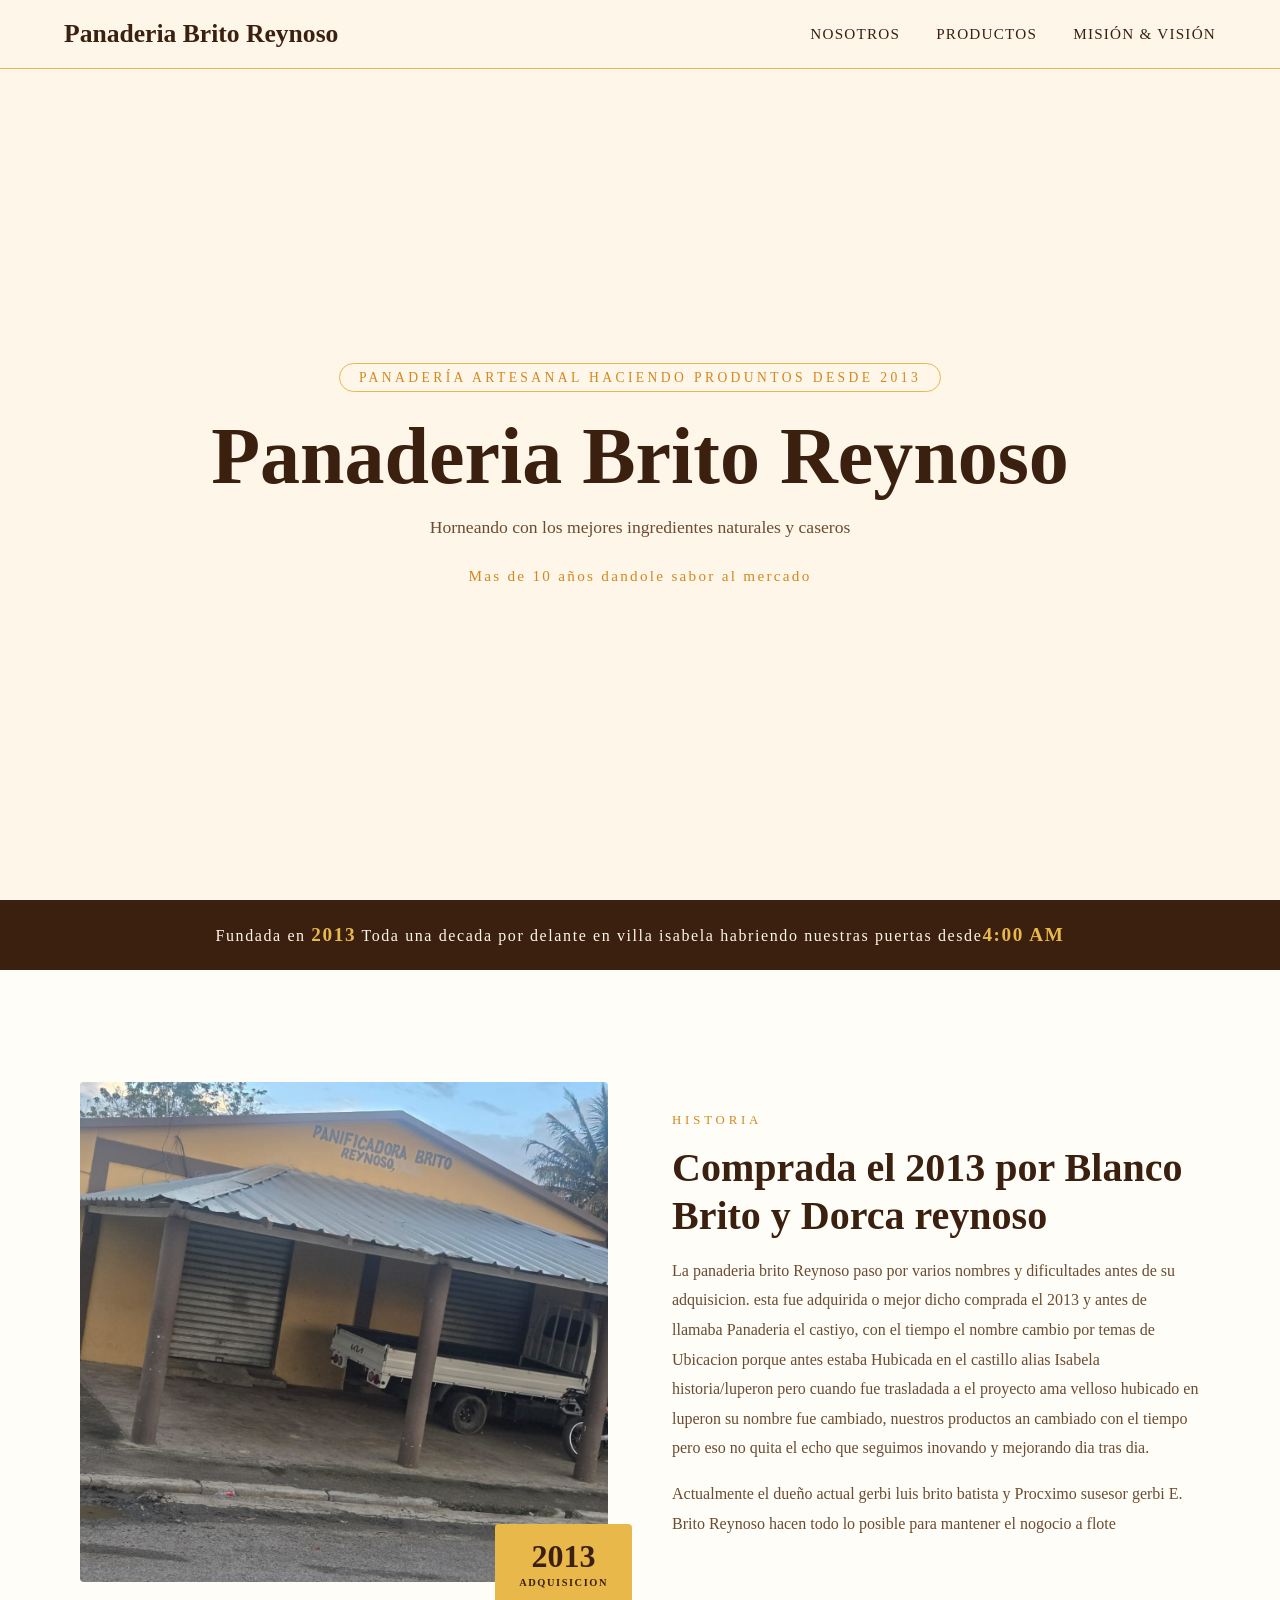
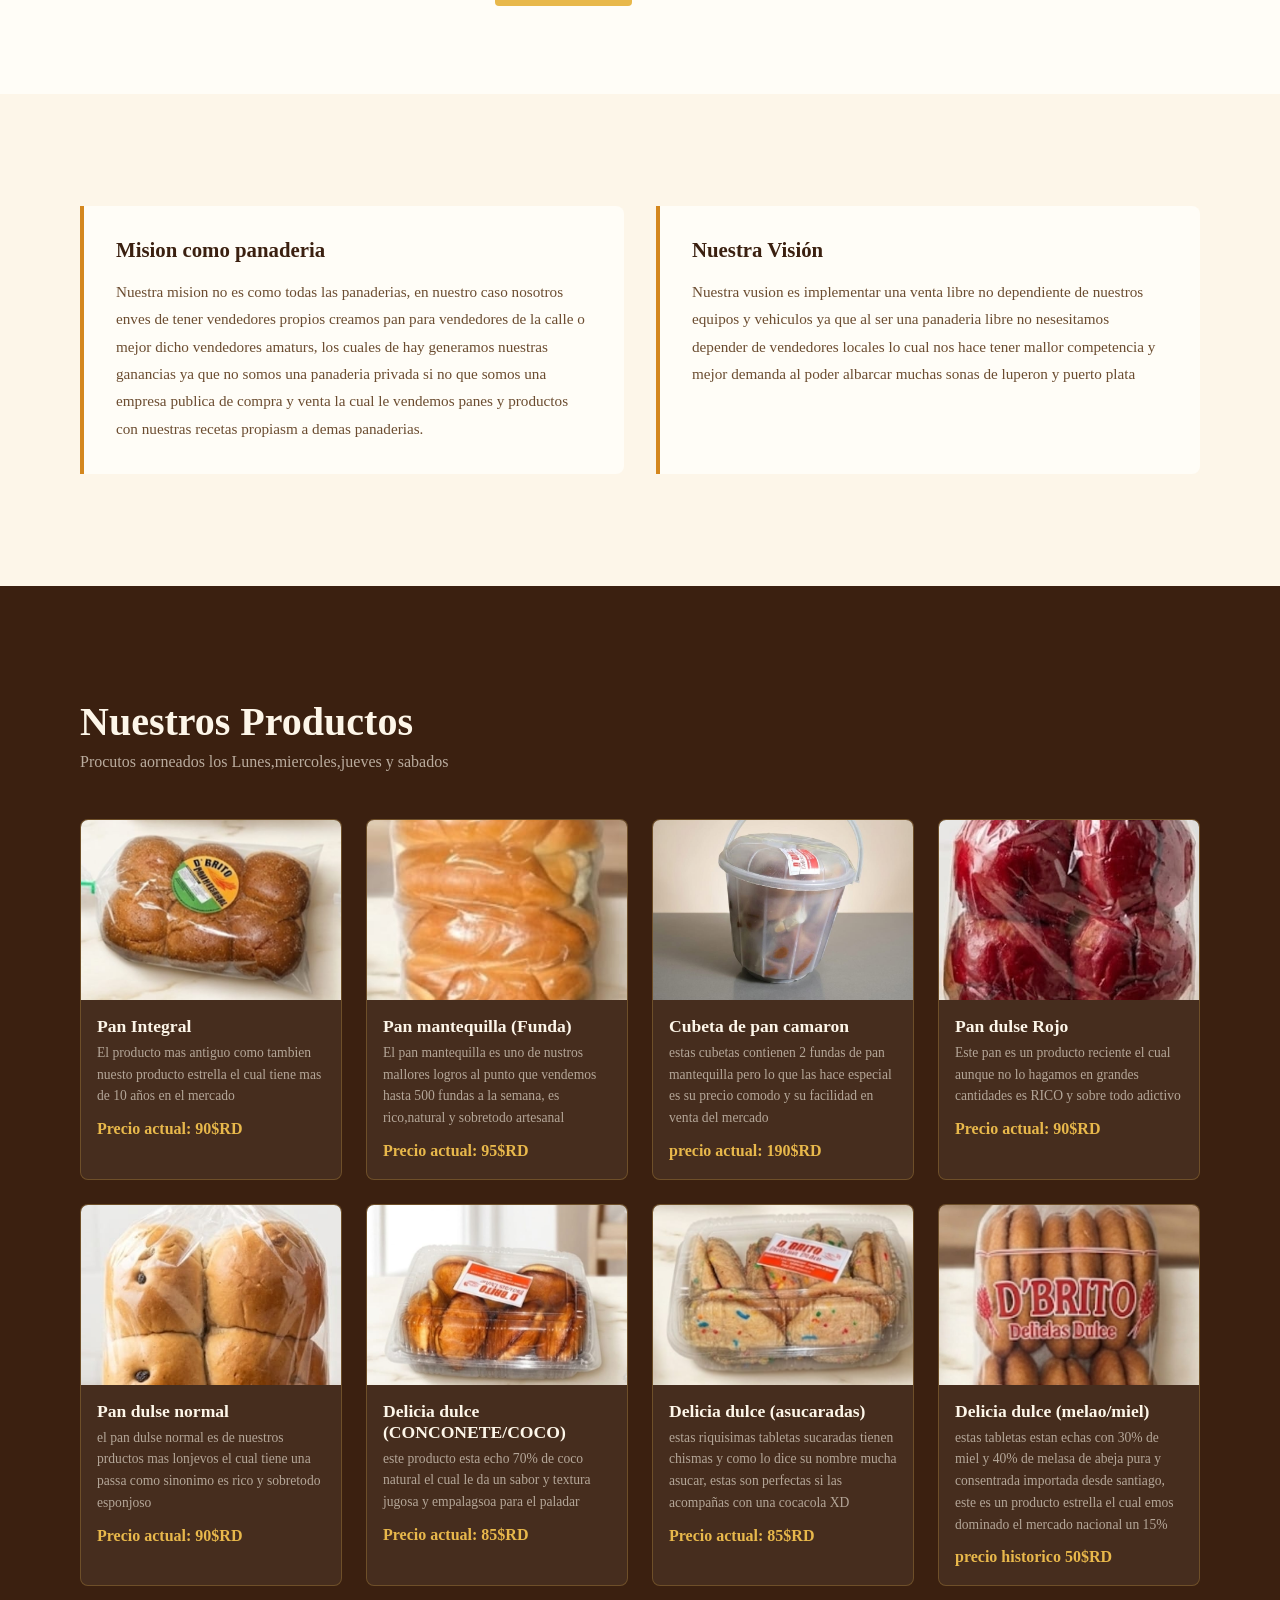
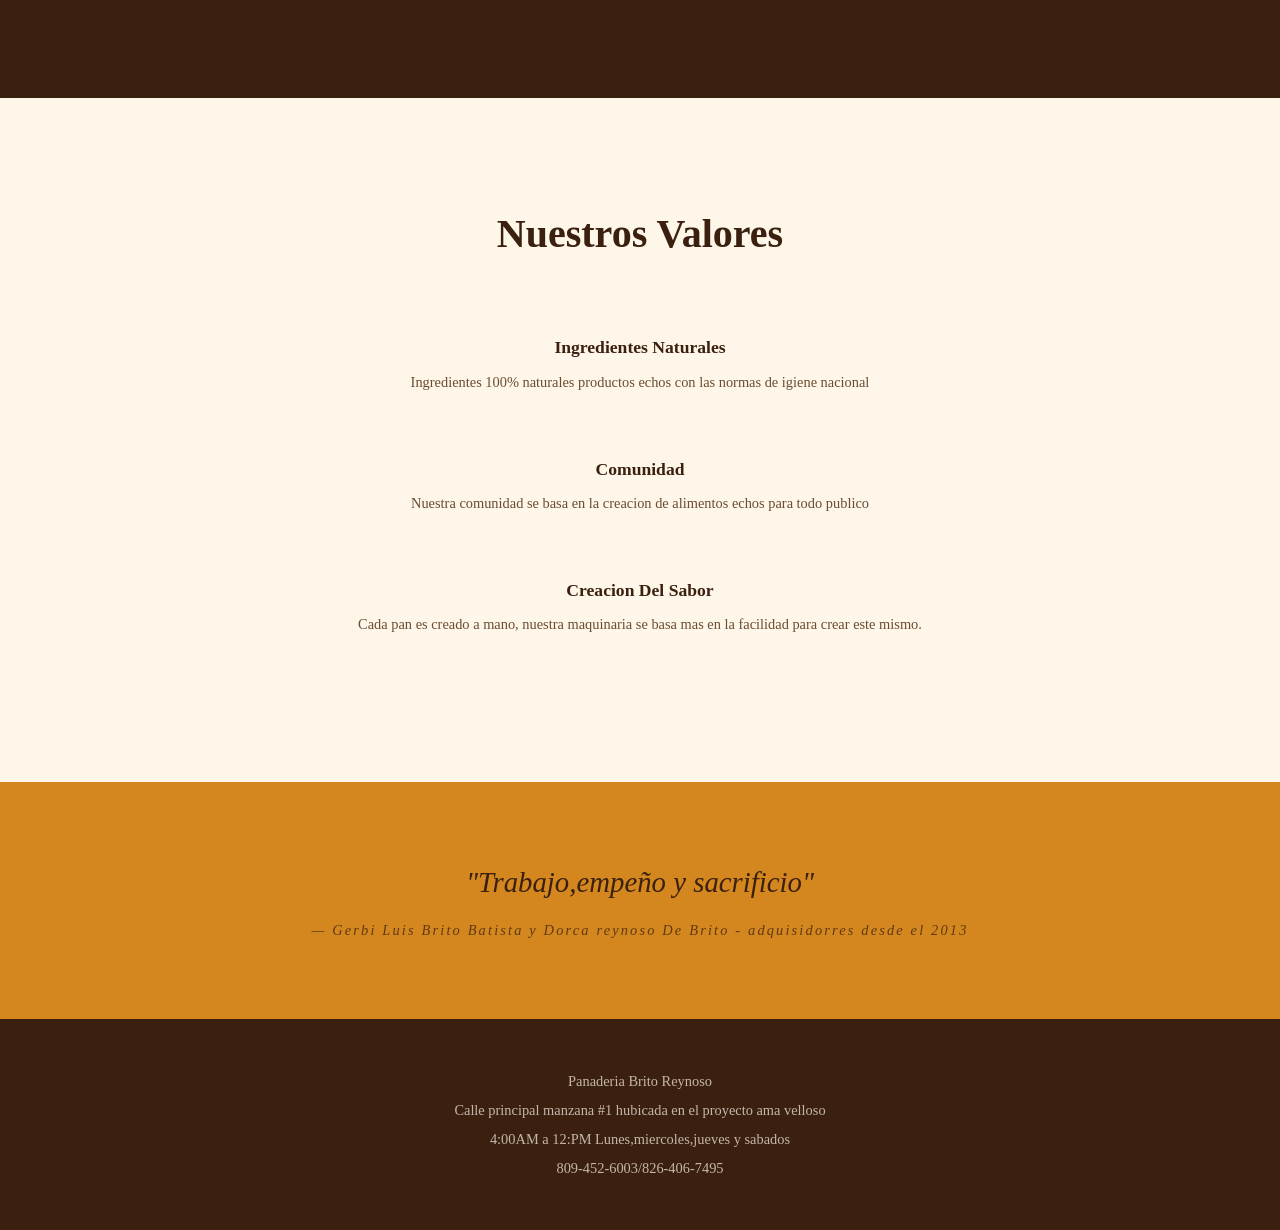
==== index.html @ 121828a6 "primer guardado" ====
<!DOCTYPE html>
<html lang="en">
<head>
    <meta charset="UTF-8">
    <meta name="viewport" content="width=device-width, initial-scale=1.0">
    <title>Panaderia Brito reynoso</title>
</head>

<body>
     <header>
    <div class="logo">Panaderia Brito Reynoso</div>
    <nav>
      <a href="#nosotros">Nosotros</a>
      <a href="#productos">Productos</a>
      <a href="#mv">Misión & Visión</a>
    </nav>
    <link rel="stylesheet" href="styles.css">
  </header>

  <section id="inicio">
    <span>Panadería Artesanal Haciendo Produntos  Desde 2013</span>
    <h1>Panaderia Brito Reynoso</h1>
    <p>Horneando con los mejores ingredientes naturales y caseros </p>
    <small>Mas de 10 años dandole sabor al mercado</small>
  </section>

    <div class="franja">
    <p>Fundada en <strong>2013</strong> Toda una decada por delante en villa isabela habriendo nuestras puertas desde<strong>4:00 AM</strong></p>
  </div>
   
     <section id="nosotros">
    <div class="imagen-lado">
     
      <img src="panaderia.jpeg" alt="panificadora Brito reynoso" />
      <div class="año">
        <span>2013</span>
        <small>Adquisicion</small>
      </div>
    </div>
    <div class="texto-lado">
      <span>Historia</span>
      <h2>Comprada el 2013 por Blanco Brito y Dorca reynoso</h2>
      <p>La panaderia brito Reynoso paso por varios nombres y dificultades antes de su adquisicion. esta fue adquirida o mejor dicho comprada el 2013 y antes de llamaba Panaderia el castiyo, con el tiempo el nombre cambio por temas de Ubicacion porque antes estaba Hubicada en el castillo alias Isabela historia/luperon pero cuando fue trasladada a el proyecto ama velloso hubicado en luperon su nombre fue cambiado, nuestros productos an cambiado con el tiempo pero eso no quita el echo que seguimos inovando y mejorando dia tras dia.</p>
      <p>Actualmente el dueño actual gerbi luis brito batista y Procximo susesor gerbi E. Brito Reynoso hacen todo lo posible para mantener el nogocio a flote</p>
    </div>
  </section>
   <section id="mv">
    <div class="tarjeta">
      <h3>Mision como panaderia</h3>
      <p>Nuestra mision no es como todas las panaderias, en nuestro caso nosotros enves de tener vendedores propios creamos pan para vendedores de la calle o mejor dicho vendedores amaturs, los cuales de hay generamos nuestras ganancias ya que no somos una panaderia privada si no que somos una empresa publica de compra y venta la cual le vendemos panes y productos con nuestras recetas propiasm a demas panaderias.</p>
    </div>
    <div class="tarjeta">
      <h3>Nuestra Visión</h3>
      <p>Nuestra vusion es implementar una venta libre no dependiente de nuestros equipos y vehiculos ya que al ser una panaderia libre no nesesitamos depender de vendedores locales lo cual nos hace tener mallor competencia y mejor demanda al poder albarcar muchas sonas de luperon y puerto plata</p>
    </div>
  </section>
  
  </section>

    <section id="productos">
    <h2>Nuestros Productos</h2>
    <p>Procutos aorneados los Lunes,miercoles,jueves y sabados</p>

    <div class="grid-productos">

      <div class="producto">
        <img src="panIntegral.jpeg" alt="Pan integral" />
        <h3>Pan Integral </h3>
        <p>El producto mas antiguo como tambien nuesto producto estrella el cual tiene mas de 10 años en el mercado</p>
        <span>Precio actual: 90$RD</span>
      </div>

      <div class="producto">
        <img src="panCamaron.jpeg" alt="Pan mantequilla (funda)" />
        <h3>Pan mantequilla (Funda)</h3>
        <p>El pan mantequilla es uno de nustros mallores logros al punto que vendemos hasta 500 fundas a la semana, es rico,natural y sobretodo artesanal</p>
        <span>Precio actual: 95$RD</span>
      </div>

      <div class="producto">
        <img src="cubetapan.jpeg" alt="Cubeta de pan camaron" />
        <h3>Cubeta de pan camaron</h3>
        <p>estas cubetas contienen 2 fundas de pan mantequilla pero lo que las hace especial es su precio comodo y su facilidad en venta del mercado</p>
        <span>precio actual: 190$RD</span>
      </div>

      <div class="producto">
        <img src="pandulceXD.jpeg" alt="Pan dulse Rojo" />
        <h3>Pan dulse Rojo</h3>
        <p>Este pan es un producto reciente el cual aunque no lo hagamos en grandes cantidades es RICO y sobre todo adictivo</p>
        <span>Precio actual: 90$RD</span>
      </div>

      <div class="producto">
        <img src="pandulce2.jpeg" alt="Pan dulse normal" />
        <h3>Pan dulse normal</h3>
        <p>el pan dulse normal es de nuestros prductos mas lonjevos el cual tiene una passa como sinonimo es rico y sobretodo esponjoso</p>
        <span>Precio actual: 90$RD</span>
      </div>

      <div class="producto">
        <img src="COCOS.jpeg" alt="Delicia dulce (CONCONETE/COCO)" />
        <h3>Delicia dulce (CONCONETE/COCO)</h3>
        <p>este producto esta echo 70% de coco natural el cual le da un sabor y textura jugosa y empalagsoa para el paladar</p>
        <span>Precio actual: 85$RD</span>
      </div>

          <div class="producto">
      <img src="dulseasucar.jpeg" alt="Delicia dulce (asucaradas)" />
      <h3>Delicia dulce (asucaradas)</h3>
      <p>estas riquisimas tabletas sucaradas tienen chismas y como lo dice su nombre mucha asucar, estas son perfectas si las acompañas con una cocacola XD</p>
      <span>Precio actual: 85$RD</span>
    </div>

      <div class="producto">
      <img src="waos.jpeg" alt="Delicia dulce (melao/miel)" />
      <h3>Delicia dulce (melao/miel)</h3>
      <p>estas tabletas estan echas con 30% de miel y 40% de melasa de abeja pura y consentrada importada desde santiago, este es un producto estrella el cual emos dominado el mercado nacional un 15%</p>
      <span>precio historico 50$RD</span>
    </div>

    </div>
  </section>

   <section id="valores">
    <h2>Nuestros Valores</h2>
    <div class="valor">
      <h4>Ingredientes Naturales</h4>
      <p>Ingredientes 100% naturales productos echos con las normas de igiene nacional</p>
    </div>
    <div class="valor">
      <h4>Comunidad</h4>
      <p>Nuestra comunidad se basa en la creacion de alimentos echos para todo publico</p>
    </div>
    <div class="valor">
      <h4>Creacion Del Sabor</h4>
      <p>Cada pan es creado a mano, nuestra maquinaria se basa mas en la facilidad para crear este mismo.</p>
    </div>
  </section>

   <div class="frase">
    <blockquote>"Trabajo,empeño y sacrificio"</blockquote>
    <cite>— Gerbi Luis Brito Batista y Dorca reynoso De Brito - adquisidorres desde el 2013 </cite>
  </div>

   <footer>
    <p>Panaderia Brito Reynoso</p>
    <p>Calle principal manzana #1 hubicada en el proyecto ama velloso</p>
    <p>4:00AM a 12:PM Lunes,miercoles,jueves y sabados</p>
    <p>809-452-6003/826-406-7495</p>
  </footer>


</body>
</html>
---- styles.css ----
* {
  margin: 0;
  padding: 0;
  box-sizing: border-box;
}


:root {
  --color-fondo: #fdf6e9;
  --color-primario: #3b2010;
  --color-secundario: #d4871e;
  --color-dorado: #e8b84b;
  --color-texto: #2c1a0e;
  --color-texto-suave: #6b4c30;
  --color-blanco: #fffdf7;
}


body {
  font-family: Georgia, serif;
  background-color: var(--color-fondo);
  color: var(--color-texto);
}


header {
  position: fixed;          
  top: 0;
  left: 0;
  right: 0;
  z-index: 100;
  display: flex;
  justify-content: space-between;
  align-items: center;
  padding: 1.2rem 4rem;
  background-color: rgba(253, 246, 233, 0.92);
  border-bottom: 1px solid var(--color-dorado);
}

.logo {
  font-size: 1.6rem;
  font-weight: bold;
  color: var(--color-primario);
}

nav a {
  text-decoration: none;
  color: var(--color-primario);
  margin-left: 2rem;
  font-size: 0.95rem;
  text-transform: uppercase;
  letter-spacing: 0.08em;
}

nav a:hover {
  color: var(--color-secundario);
}


#inicio {
  min-height: 100vh;        
  display: flex;
  flex-direction: column;
  justify-content: center;
  align-items: center;
  text-align: center;
  padding: 8rem 2rem 5rem;
  background-color: var(--color-fondo);
}

#inicio span {
  font-size: 0.85rem;
  letter-spacing: 0.25em;
  text-transform: uppercase;
  color: var(--color-secundario);
  border: 1px solid var(--color-dorado);
  padding: 0.35rem 1.2rem;
  border-radius: 999px;
  margin-bottom: 1.5rem;
}

#inicio h1 {
  font-size: 5rem;
  font-weight: 900;
  color: var(--color-primario);
  line-height: 1;
  margin-bottom: 1rem;
}

#inicio p {
  font-size: 1.1rem;
  color: var(--color-texto-suave);
  max-width: 500px;
  line-height: 1.75;
  margin-bottom: 1.5rem;
}

#inicio small {
  font-size: 0.95rem;
  color: var(--color-secundario);
  letter-spacing: 0.15em;
}


.franja {
  background-color: var(--color-primario);
  color: var(--color-fondo);
  text-align: center;
  padding: 1.5rem 2rem;
  font-size: 1rem;
  letter-spacing: 0.1em;
}

.franja strong {
  color: var(--color-dorado);
  font-size: 1.2rem;
}

#nosotros {
  display: grid;
  grid-template-columns: 1fr 1fr;  
  gap: 4rem;
  align-items: center;
  padding: 7rem 5rem;
  background-color: var(--color-blanco);
}

.imagen-lado {
  position: relative;
}

.imagen-lado img {
  width: 100%;
  height: 500px;
  object-fit: cover;        
  border-radius: 4px;
  display: block;
}

.año {
  position: absolute;
  bottom: -1.5rem;
  right: -1.5rem;
  background-color: var(--color-dorado);
  color: var(--color-primario);
  padding: 1rem 1.5rem;
  text-align: center;
  border-radius: 4px;
  font-weight: bold;
}

.año span {
  font-size: 2rem;
  display: block;
  line-height: 1;
}

.año small {
  font-size: 0.65rem;
  letter-spacing: 0.15em;
  text-transform: uppercase;
}

.texto-lado span {
  font-size: 0.8rem;
  letter-spacing: 0.3em;
  text-transform: uppercase;
  color: var(--color-secundario);
}

.texto-lado h2 {
  font-size: 2.5rem;
  color: var(--color-primario);
  margin: 1rem 0;
  line-height: 1.2;
}

.texto-lado p {
  font-size: 1rem;
  color: var(--color-texto-suave);
  line-height: 1.85;
  margin-bottom: 1rem;
}


#mv {
  display: grid;
  grid-template-columns: 1fr 1fr;
  gap: 2rem;
  padding: 7rem 5rem;
  background-color: var(--color-fondo);
}

.tarjeta {
  background-color: var(--color-blanco);
  border-left: 4px solid var(--color-secundario);
  padding: 2rem;
  border-radius: 0 8px 8px 0;
}

.tarjeta h3 {
  font-size: 1.3rem;
  color: var(--color-primario);
  margin-bottom: 1rem;
}

.tarjeta p {
  font-size: 0.95rem;
  color: var(--color-texto-suave);
  line-height: 1.8;
}


#productos {
  padding: 7rem 5rem;
  background-color: var(--color-primario);
  color: var(--color-fondo);
}

#productos h2 {
  font-size: 2.5rem;
  margin-bottom: 0.5rem;
}

#productos > p {
  color: rgba(253, 246, 233, 0.65);
  margin-bottom: 3rem;
}

.grid-productos {
  display: grid;
  grid-template-columns: repeat(4, 1fr); 
  gap: 1.5rem;
}

.producto {
  background-color: rgba(255, 255, 255, 0.06);
  border: 1px solid rgba(232, 184, 75, 0.25);
  border-radius: 8px;
  overflow: hidden;            
  transition: transform 0.3s;
}

.producto:hover {
  transform: translateY(-6px); 
}

.producto img {
  width: 100%;
  height: 180px;
  object-fit: cover;           
  display: block;
}

.producto h3 {
  font-size: 1.1rem;
  color: var(--color-fondo);
  padding: 1rem 1rem 0.3rem;
}

.producto p {
  font-size: 0.85rem;
  color: rgba(253, 246, 233, 0.6);
  padding: 0 1rem;
  line-height: 1.6;
}

.producto span {
  display: block;
  color: var(--color-dorado);
  font-size: 1rem;
  padding: 0.8rem 1rem 1.2rem;
  font-weight: bold;
}


#valores {
  padding: 7rem 5rem;
  text-align: center;
  background-color: var(--color-fondo);
}

#valores h2 {
  font-size: 2.5rem;
  color: var(--color-primario);
  margin-bottom: 3rem;
}

#valores {
  display: grid;
  grid-template-columns: 1fr;
}

#valores h2 {
  grid-column: 1;
}

.valores-grid {
  display: grid;
  grid-template-columns: repeat(3, 1fr);
  gap: 2rem;
  max-width: 900px;
  margin: 0 auto;
}

.valor {
  padding: 2rem 1rem;
}

.valor h4 {
  font-size: 1.1rem;
  color: var(--color-primario);
  margin-bottom: 0.7rem;
}

.valor p {
  font-size: 0.9rem;
  color: var(--color-texto-suave);
  line-height: 1.75;
}


.frase {
  background-color: var(--color-secundario);
  padding: 5rem 2rem;
  text-align: center;
}

.frase blockquote {
  font-size: 1.8rem;
  font-style: italic;
  color: var(--color-primario);
  max-width: 700px;
  margin: 0 auto 1.2rem;
  line-height: 1.4;
}

.frase cite {
  font-size: 0.9rem;
  color: var(--color-primario);
  opacity: 0.75;
  letter-spacing: 0.15em;
}


footer {
  background-color: var(--color-primario);
  color: rgba(253, 246, 233, 0.7);
  text-align: center;
  padding: 3rem 2rem;
}

footer p {
  font-size: 0.9rem;
  line-height: 2;
}


@media (max-width: 768px) {
  header {
    padding: 1rem 1.5rem;
  }

  #inicio h1 {
    font-size: 3rem;
  }

  #nosotros {
    grid-template-columns: 1fr;
    padding: 5rem 2rem;
  }

  #mv {
    grid-template-columns: 1fr;
    padding: 5rem 2rem;
  }

  .grid-productos {
    grid-template-columns: repeat(2, 1fr);
  }

  .valores-grid {
    grid-template-columns: 1fr;
  }

  #productos {
    padding: 5rem 2rem;
  }

  #valores {
    padding: 5rem 2rem;
  }
}
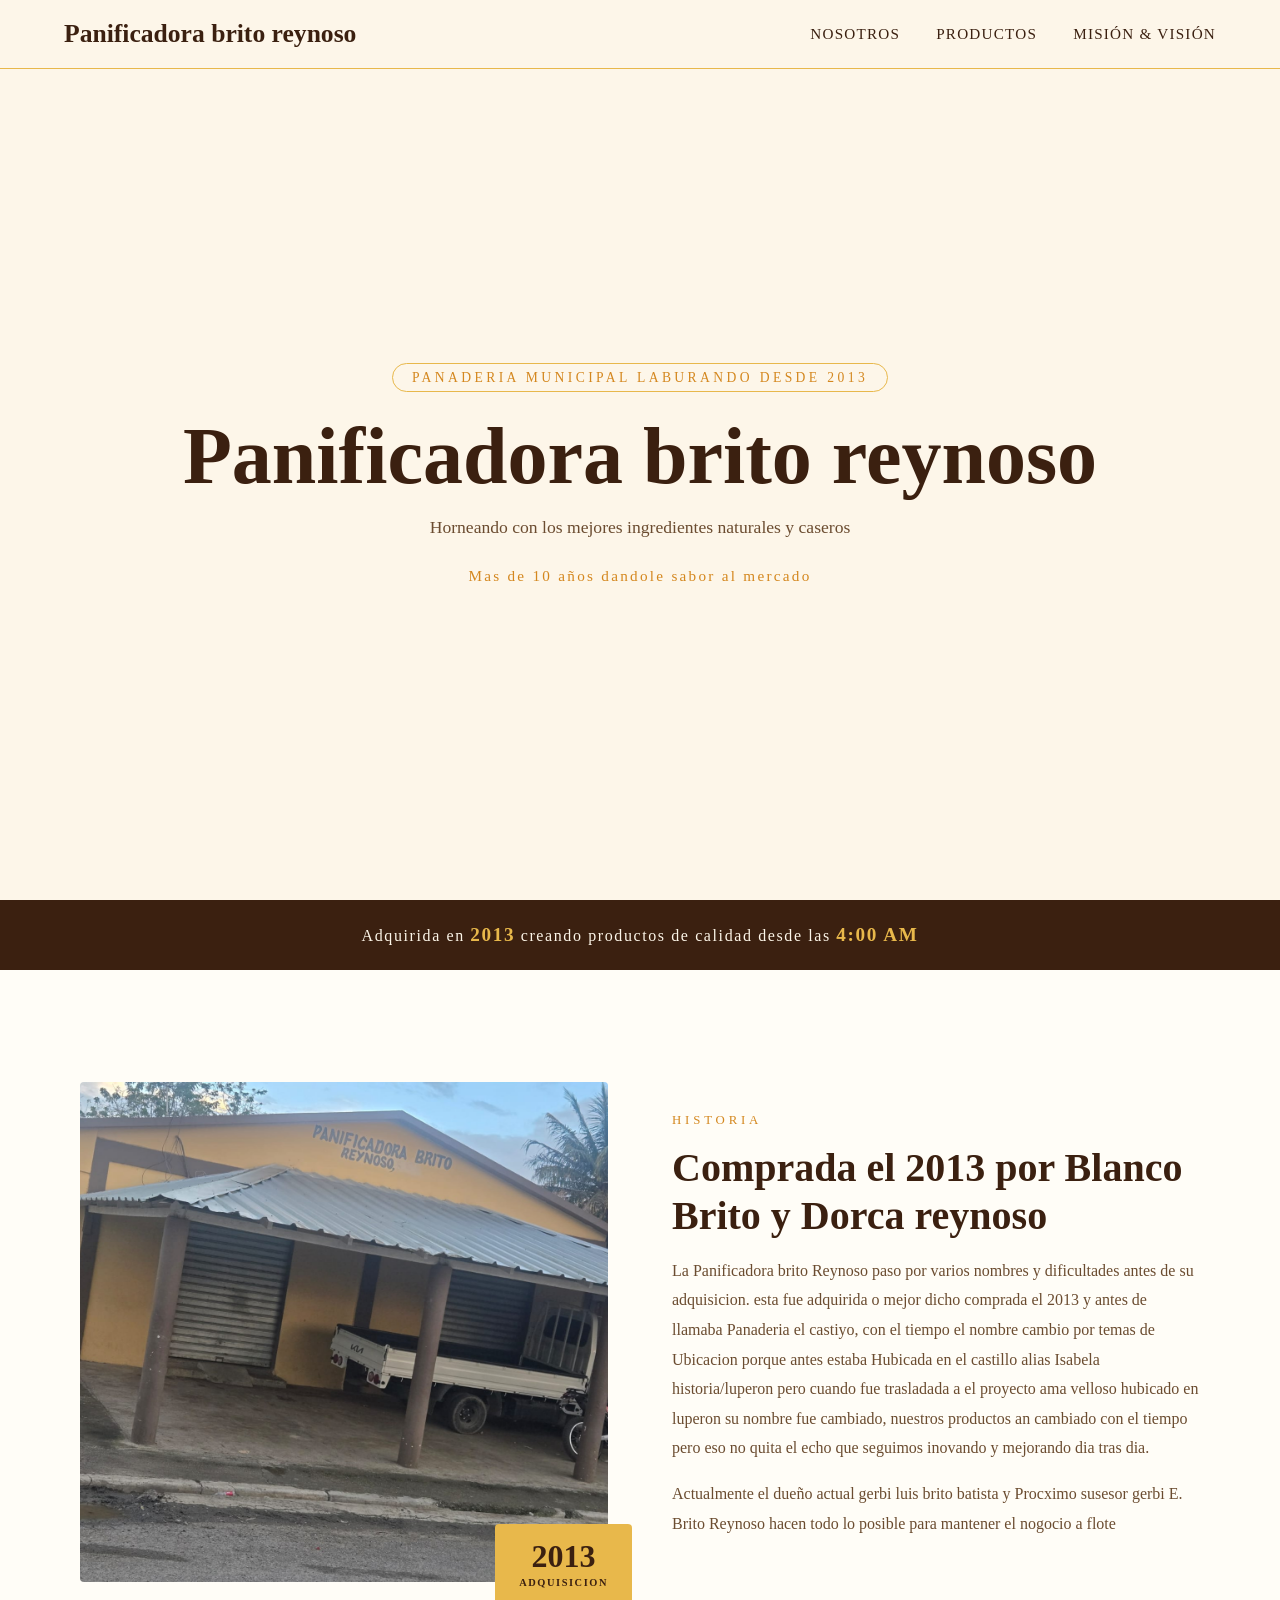
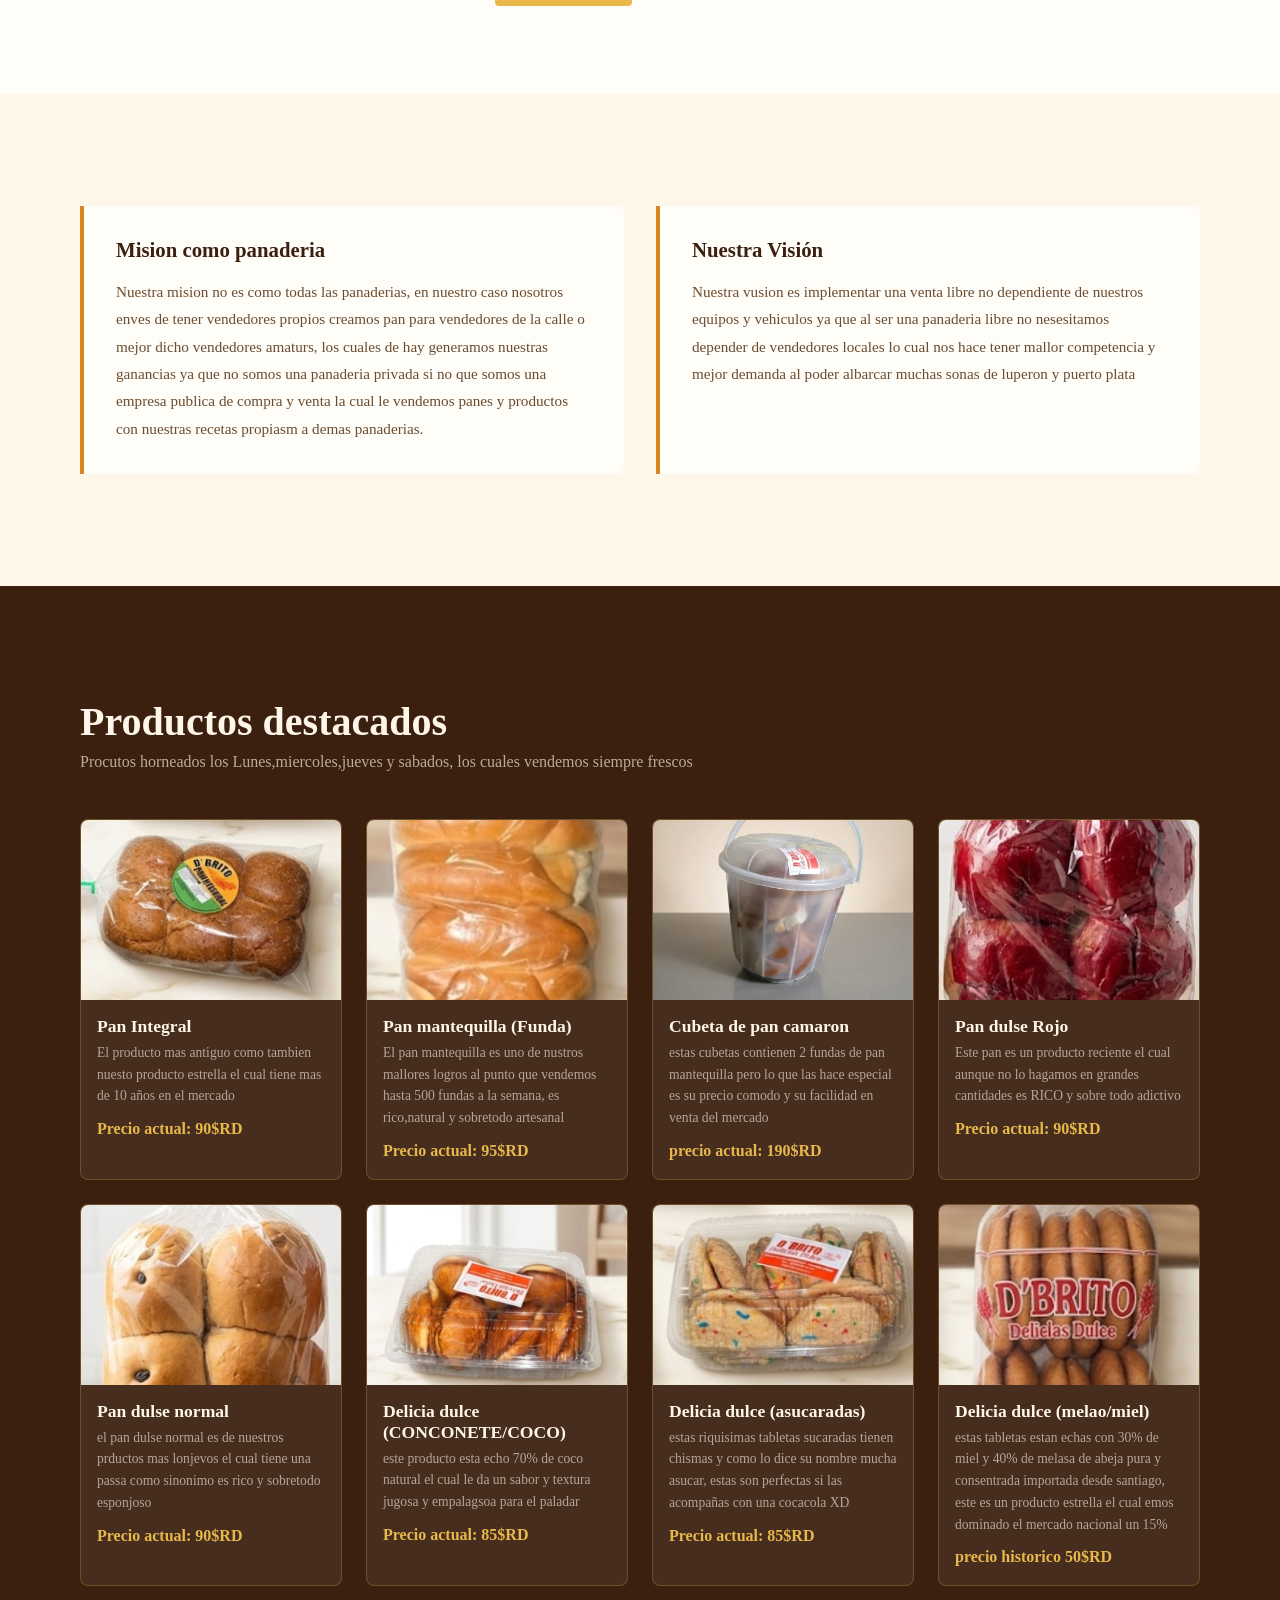
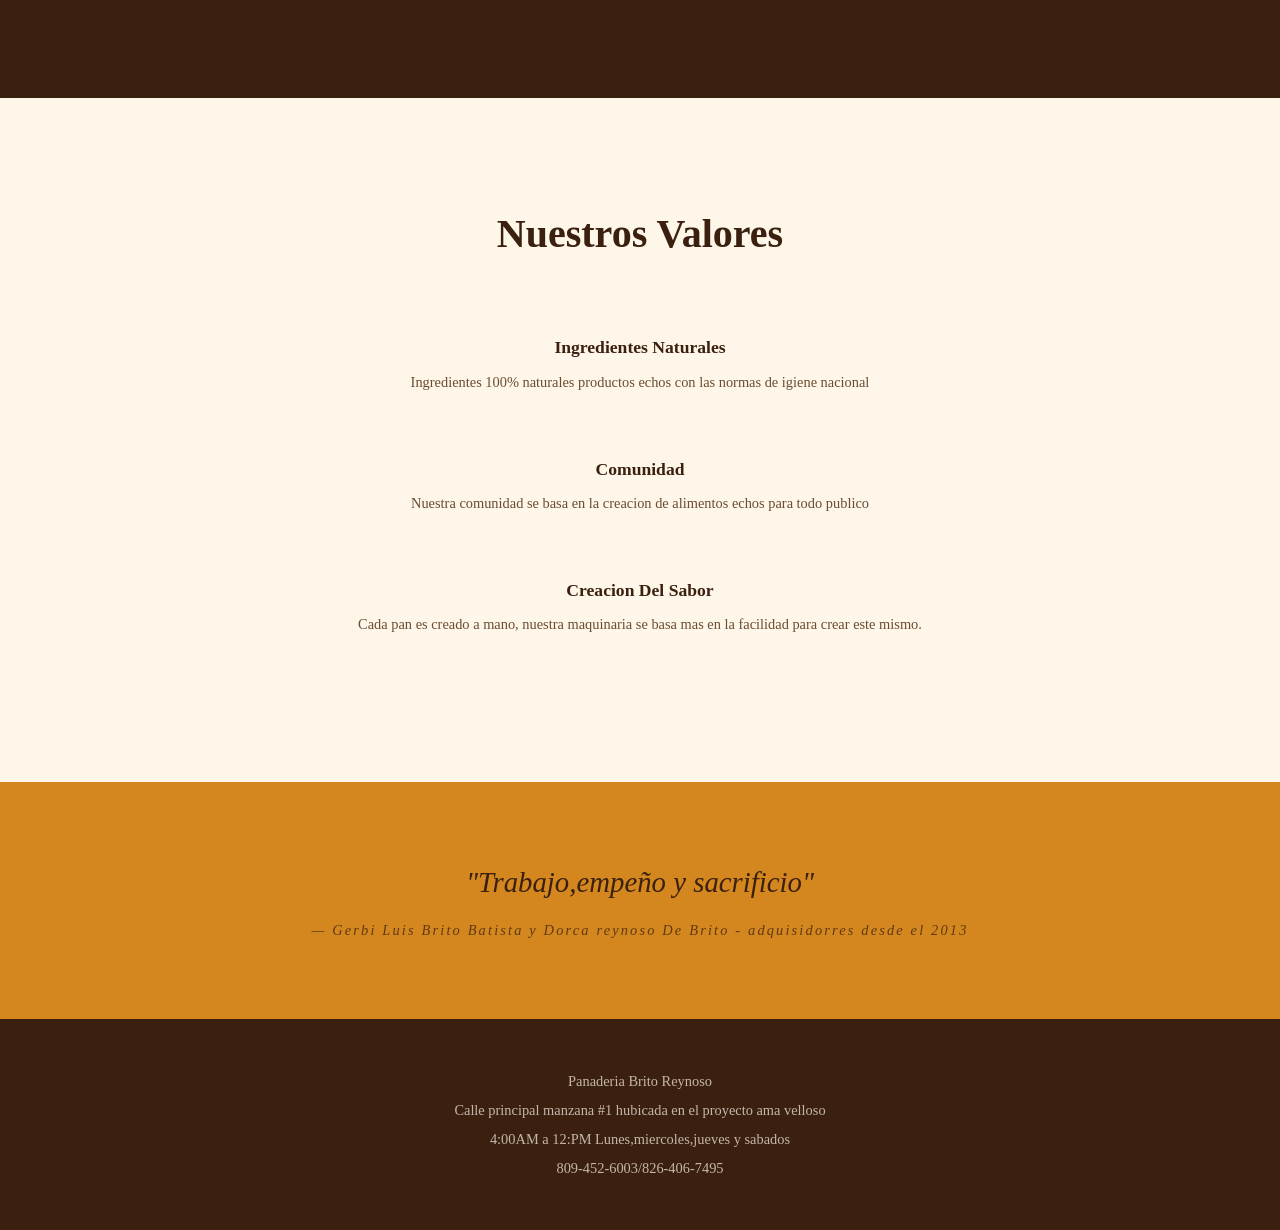
==== commit 53606c2d: "segundo guardado" ====
--- a/index.html
+++ b/index.html
@@ -8,24 +8,26 @@
 
 <body>
      <header>
-    <div class="logo">Panaderia Brito Reynoso</div>
+    <div class="logo">Panificadora brito reynoso</div>
     <nav>
       <a href="#nosotros">Nosotros</a>
       <a href="#productos">Productos</a>
       <a href="#mv">Misión & Visión</a>
     </nav>
     <link rel="stylesheet" href="styles.css">
+    <link rel="stylesheet" href="productos.css">
+    <link rel="stylesheet" href="inicio.css">
   </header>
 
   <section id="inicio">
-    <span>Panadería Artesanal Haciendo Produntos  Desde 2013</span>
-    <h1>Panaderia Brito Reynoso</h1>
+    <span>Panaderia Municipal laburando desde 2013</span>
+    <h1>Panificadora brito reynoso</h1>
     <p>Horneando con los mejores ingredientes naturales y caseros </p>
     <small>Mas de 10 años dandole sabor al mercado</small>
   </section>
 
     <div class="franja">
-    <p>Fundada en <strong>2013</strong> Toda una decada por delante en villa isabela habriendo nuestras puertas desde<strong>4:00 AM</strong></p>
+    <p>Adquirida en <strong>2013</strong> creando productos de calidad desde las <strong>4:00 AM</strong></p>
   </div>
    
      <section id="nosotros">
@@ -40,7 +42,7 @@
     <div class="texto-lado">
       <span>Historia</span>
       <h2>Comprada el 2013 por Blanco Brito y Dorca reynoso</h2>
-      <p>La panaderia brito Reynoso paso por varios nombres y dificultades antes de su adquisicion. esta fue adquirida o mejor dicho comprada el 2013 y antes de llamaba Panaderia el castiyo, con el tiempo el nombre cambio por temas de Ubicacion porque antes estaba Hubicada en el castillo alias Isabela historia/luperon pero cuando fue trasladada a el proyecto ama velloso hubicado en luperon su nombre fue cambiado, nuestros productos an cambiado con el tiempo pero eso no quita el echo que seguimos inovando y mejorando dia tras dia.</p>
+      <p>La Panificadora brito Reynoso paso por varios nombres y dificultades antes de su adquisicion. esta fue adquirida o mejor dicho comprada el 2013 y antes de llamaba Panaderia el castiyo, con el tiempo el nombre cambio por temas de Ubicacion porque antes estaba Hubicada en el castillo alias Isabela historia/luperon pero cuando fue trasladada a el proyecto ama velloso hubicado en luperon su nombre fue cambiado, nuestros productos an cambiado con el tiempo pero eso no quita el echo que seguimos inovando y mejorando dia tras dia.</p>
       <p>Actualmente el dueño actual gerbi luis brito batista y Procximo susesor gerbi E. Brito Reynoso hacen todo lo posible para mantener el nogocio a flote</p>
     </div>
   </section>
@@ -58,8 +60,8 @@
   </section>
 
     <section id="productos">
-    <h2>Nuestros Productos</h2>
-    <p>Procutos aorneados los Lunes,miercoles,jueves y sabados</p>
+    <h2>Productos destacados</h2>
+    <p>Procutos horneados los Lunes,miercoles,jueves y sabados, los cuales vendemos siempre frescos</p>
 
     <div class="grid-productos">
 
--- a/styles.css
+++ b/styles.css
@@ -17,138 +17,7 @@
 }
 
 
-body {
-  font-family: Georgia, serif;
-  background-color: var(--color-fondo);
-  color: var(--color-texto);
-}
-
-
-header {
-  position: fixed;          
-  top: 0;
-  left: 0;
-  right: 0;
-  z-index: 100;
-  display: flex;
-  justify-content: space-between;
-  align-items: center;
-  padding: 1.2rem 4rem;
-  background-color: rgba(253, 246, 233, 0.92);
-  border-bottom: 1px solid var(--color-dorado);
-}
-
-.logo {
-  font-size: 1.6rem;
-  font-weight: bold;
-  color: var(--color-primario);
-}
-
-nav a {
-  text-decoration: none;
-  color: var(--color-primario);
-  margin-left: 2rem;
-  font-size: 0.95rem;
-  text-transform: uppercase;
-  letter-spacing: 0.08em;
-}
-
-nav a:hover {
-  color: var(--color-secundario);
-}
-
-
-#inicio {
-  min-height: 100vh;        
-  display: flex;
-  flex-direction: column;
-  justify-content: center;
-  align-items: center;
-  text-align: center;
-  padding: 8rem 2rem 5rem;
-  background-color: var(--color-fondo);
-}
-
-#inicio span {
-  font-size: 0.85rem;
-  letter-spacing: 0.25em;
-  text-transform: uppercase;
-  color: var(--color-secundario);
-  border: 1px solid var(--color-dorado);
-  padding: 0.35rem 1.2rem;
-  border-radius: 999px;
-  margin-bottom: 1.5rem;
-}
-
-#inicio h1 {
-  font-size: 5rem;
-  font-weight: 900;
-  color: var(--color-primario);
-  line-height: 1;
-  margin-bottom: 1rem;
-}
-
-#inicio p {
-  font-size: 1.1rem;
-  color: var(--color-texto-suave);
-  max-width: 500px;
-  line-height: 1.75;
-  margin-bottom: 1.5rem;
-}
-
-#inicio small {
-  font-size: 0.95rem;
-  color: var(--color-secundario);
-  letter-spacing: 0.15em;
-}
-
-
-.franja {
-  background-color: var(--color-primario);
-  color: var(--color-fondo);
-  text-align: center;
-  padding: 1.5rem 2rem;
-  font-size: 1rem;
-  letter-spacing: 0.1em;
-}
-
-.franja strong {
-  color: var(--color-dorado);
-  font-size: 1.2rem;
-}
-
-#nosotros {
-  display: grid;
-  grid-template-columns: 1fr 1fr;  
-  gap: 4rem;
-  align-items: center;
-  padding: 7rem 5rem;
-  background-color: var(--color-blanco);
-}
-
-.imagen-lado {
-  position: relative;
-}
-
-.imagen-lado img {
-  width: 100%;
-  height: 500px;
-  object-fit: cover;        
-  border-radius: 4px;
-  display: block;
-}
-
-.año {
-  position: absolute;
-  bottom: -1.5rem;
-  right: -1.5rem;
-  background-color: var(--color-dorado);
-  color: var(--color-primario);
-  padding: 1rem 1.5rem;
-  text-align: center;
-  border-radius: 4px;
-  font-weight: bold;
-}
+
 
 .año span {
   font-size: 2rem;
@@ -212,67 +81,6 @@
 }
 
 
-#productos {
-  padding: 7rem 5rem;
-  background-color: var(--color-primario);
-  color: var(--color-fondo);
-}
-
-#productos h2 {
-  font-size: 2.5rem;
-  margin-bottom: 0.5rem;
-}
-
-#productos > p {
-  color: rgba(253, 246, 233, 0.65);
-  margin-bottom: 3rem;
-}
-
-.grid-productos {
-  display: grid;
-  grid-template-columns: repeat(4, 1fr); 
-  gap: 1.5rem;
-}
-
-.producto {
-  background-color: rgba(255, 255, 255, 0.06);
-  border: 1px solid rgba(232, 184, 75, 0.25);
-  border-radius: 8px;
-  overflow: hidden;            
-  transition: transform 0.3s;
-}
-
-.producto:hover {
-  transform: translateY(-6px); 
-}
-
-.producto img {
-  width: 100%;
-  height: 180px;
-  object-fit: cover;           
-  display: block;
-}
-
-.producto h3 {
-  font-size: 1.1rem;
-  color: var(--color-fondo);
-  padding: 1rem 1rem 0.3rem;
-}
-
-.producto p {
-  font-size: 0.85rem;
-  color: rgba(253, 246, 233, 0.6);
-  padding: 0 1rem;
-  line-height: 1.6;
-}
-
-.producto span {
-  display: block;
-  color: var(--color-dorado);
-  font-size: 1rem;
-  padding: 0.8rem 1rem 1.2rem;
-  font-weight: bold;
-}
 
 
 #valores {
--- a/productos.css
+++ b/productos.css
@@ -0,0 +1,61 @@
+#productos {
+  padding: 7rem 5rem;
+  background-color: var(--color-primario);
+  color: var(--color-fondo);
+}
+
+#productos h2 {
+  font-size: 2.5rem;
+  margin-bottom: 0.5rem;
+}
+
+#productos > p {
+  color: rgba(253, 246, 233, 0.65);
+  margin-bottom: 3rem;
+}
+
+.grid-productos {
+  display: grid;
+  grid-template-columns: repeat(4, 1fr); 
+  gap: 1.5rem;
+}
+
+.producto {
+  background-color: rgba(255, 255, 255, 0.06);
+  border: 1px solid rgba(232, 184, 75, 0.25);
+  border-radius: 8px;
+  overflow: hidden;            
+  transition: transform 0.3s;
+}
+
+.producto:hover {
+  transform: translateY(-6px); 
+}
+
+.producto img {
+  width: 100%;
+  height: 180px;
+  object-fit: cover;           
+  display: block;
+}
+
+.producto h3 {
+  font-size: 1.1rem;
+  color: var(--color-fondo);
+  padding: 1rem 1rem 0.3rem;
+}
+
+.producto p {
+  font-size: 0.85rem;
+  color: rgba(253, 246, 233, 0.6);
+  padding: 0 1rem;
+  line-height: 1.6;
+}
+
+.producto span {
+  display: block;
+  color: var(--color-dorado);
+  font-size: 1rem;
+  padding: 0.8rem 1rem 1.2rem;
+  font-weight: bold;
+}
--- a/inicio.css
+++ b/inicio.css
@@ -0,0 +1,132 @@
+body {
+  font-family: Georgia, serif;
+  background-color: var(--color-fondo);
+  color: var(--color-texto);
+}
+
+
+header {
+  position: fixed;          
+  top: 0;
+  left: 0;
+  right: 0;
+  z-index: 100;
+  display: flex;
+  justify-content: space-between;
+  align-items: center;
+  padding: 1.2rem 4rem;
+  background-color: rgba(253, 246, 233, 0.92);
+  border-bottom: 1px solid var(--color-dorado);
+}
+
+.logo {
+  font-size: 1.6rem;
+  font-weight: bold;
+  color: var(--color-primario);
+}
+
+nav a {
+  text-decoration: none;
+  color: var(--color-primario);
+  margin-left: 2rem;
+  font-size: 0.95rem;
+  text-transform: uppercase;
+  letter-spacing: 0.08em;
+}
+
+nav a:hover {
+  color: var(--color-secundario);
+}
+
+
+#inicio {
+  min-height: 100vh;        
+  display: flex;
+  flex-direction: column;
+  justify-content: center;
+  align-items: center;
+  text-align: center;
+  padding: 8rem 2rem 5rem;
+  background-color: var(--color-fondo);
+}
+
+#inicio span {
+  font-size: 0.85rem;
+  letter-spacing: 0.25em;
+  text-transform: uppercase;
+  color: var(--color-secundario);
+  border: 1px solid var(--color-dorado);
+  padding: 0.35rem 1.2rem;
+  border-radius: 999px;
+  margin-bottom: 1.5rem;
+}
+
+#inicio h1 {
+  font-size: 5rem;
+  font-weight: 900;
+  color: var(--color-primario);
+  line-height: 1;
+  margin-bottom: 1rem;
+}
+
+#inicio p {
+  font-size: 1.1rem;
+  color: var(--color-texto-suave);
+  max-width: 500px;
+  line-height: 1.75;
+  margin-bottom: 1.5rem;
+}
+
+#inicio small {
+  font-size: 0.95rem;
+  color: var(--color-secundario);
+  letter-spacing: 0.15em;
+}
+
+
+.franja {
+  background-color: var(--color-primario);
+  color: var(--color-fondo);
+  text-align: center;
+  padding: 1.5rem 2rem;
+  font-size: 1rem;
+  letter-spacing: 0.1em;
+}
+
+.franja strong {
+  color: var(--color-dorado);
+  font-size: 1.2rem;
+}
+
+#nosotros {
+  display: grid;
+  grid-template-columns: 1fr 1fr;  
+  gap: 4rem;
+  align-items: center;
+  padding: 7rem 5rem;
+  background-color: var(--color-blanco);
+}
+
+.imagen-lado {
+  position: relative;
+}
+
+.imagen-lado img {
+  width: 100%;
+  height: 500px;
+  object-fit: cover;        
+  border-radius: 4px;
+  display: block;
+}
+
+.año {
+  position: absolute;
+  bottom: -1.5rem;
+  right: -1.5rem;
+  background-color: var(--color-dorado);
+  color: var(--color-primario);
+  padding: 1rem 1.5rem;
+  text-align: center;
+  border-radius: 4px;
+  font-weight: bold;
+}
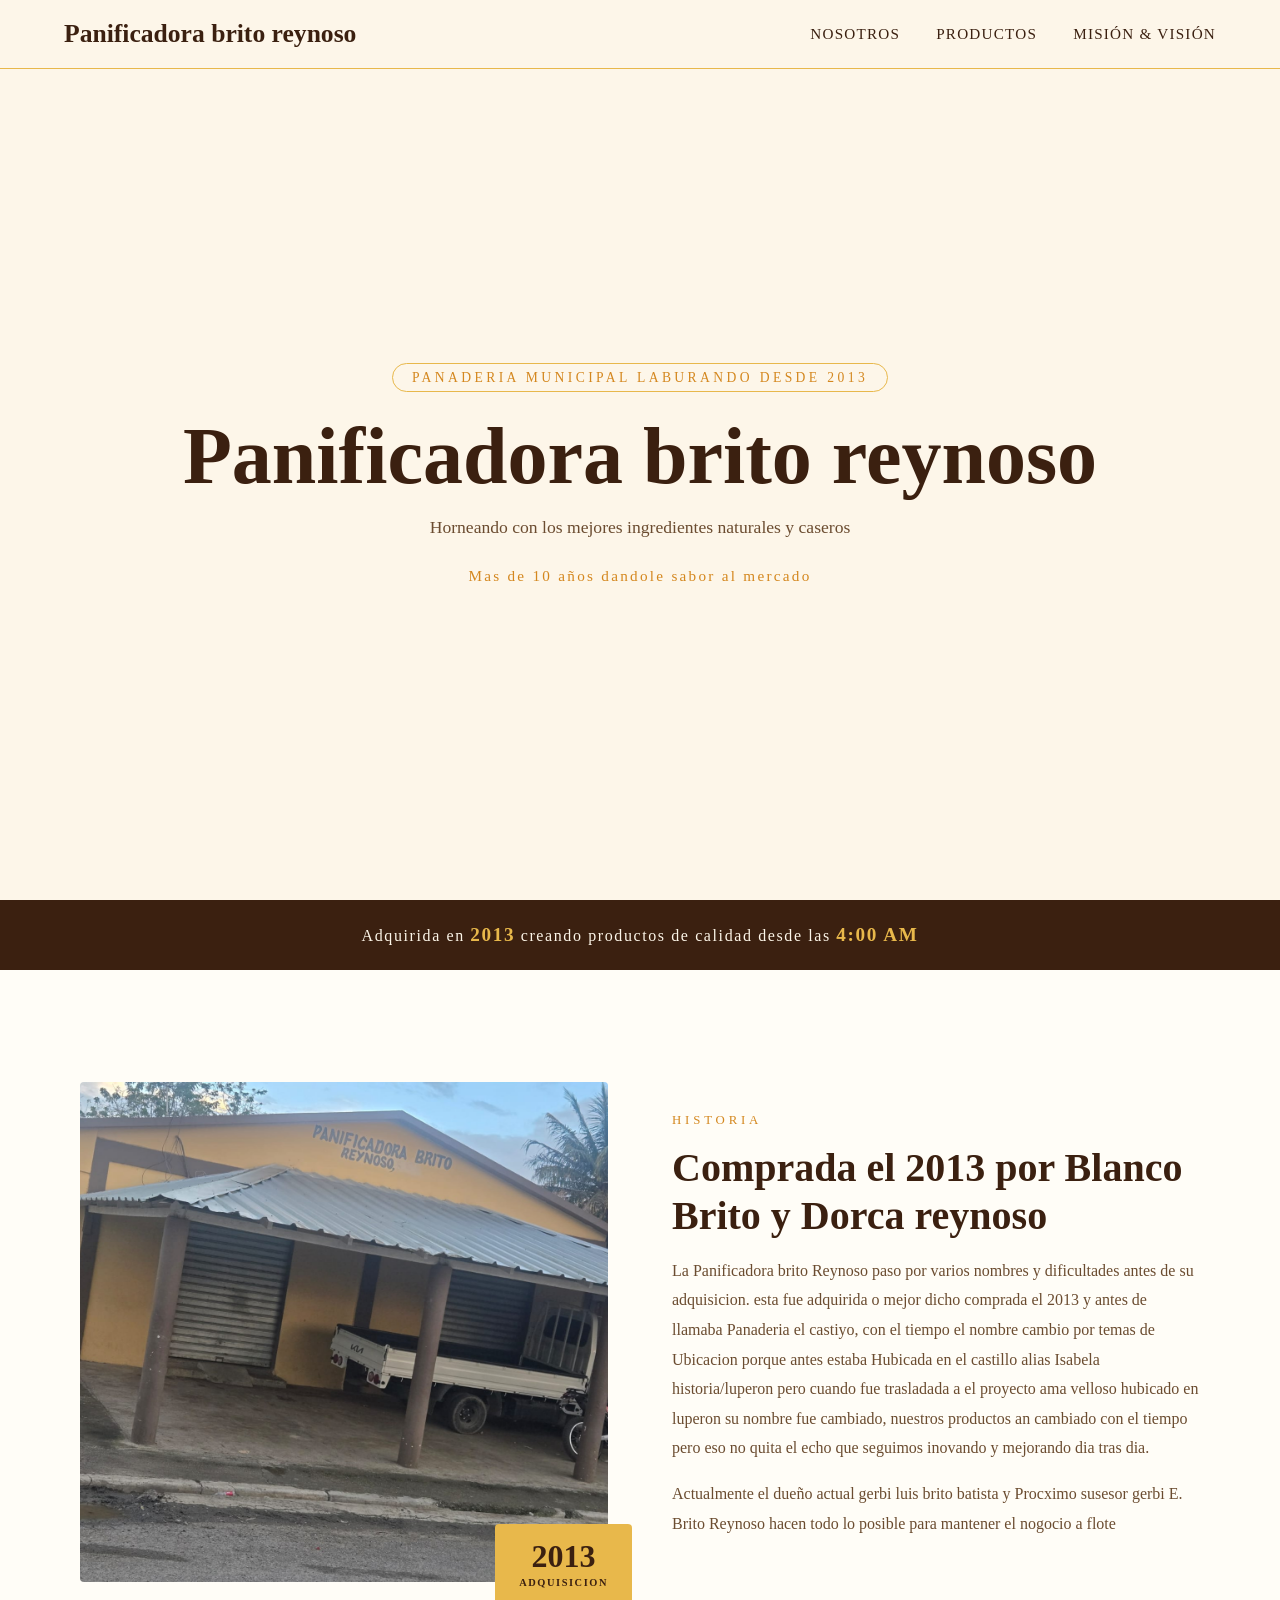
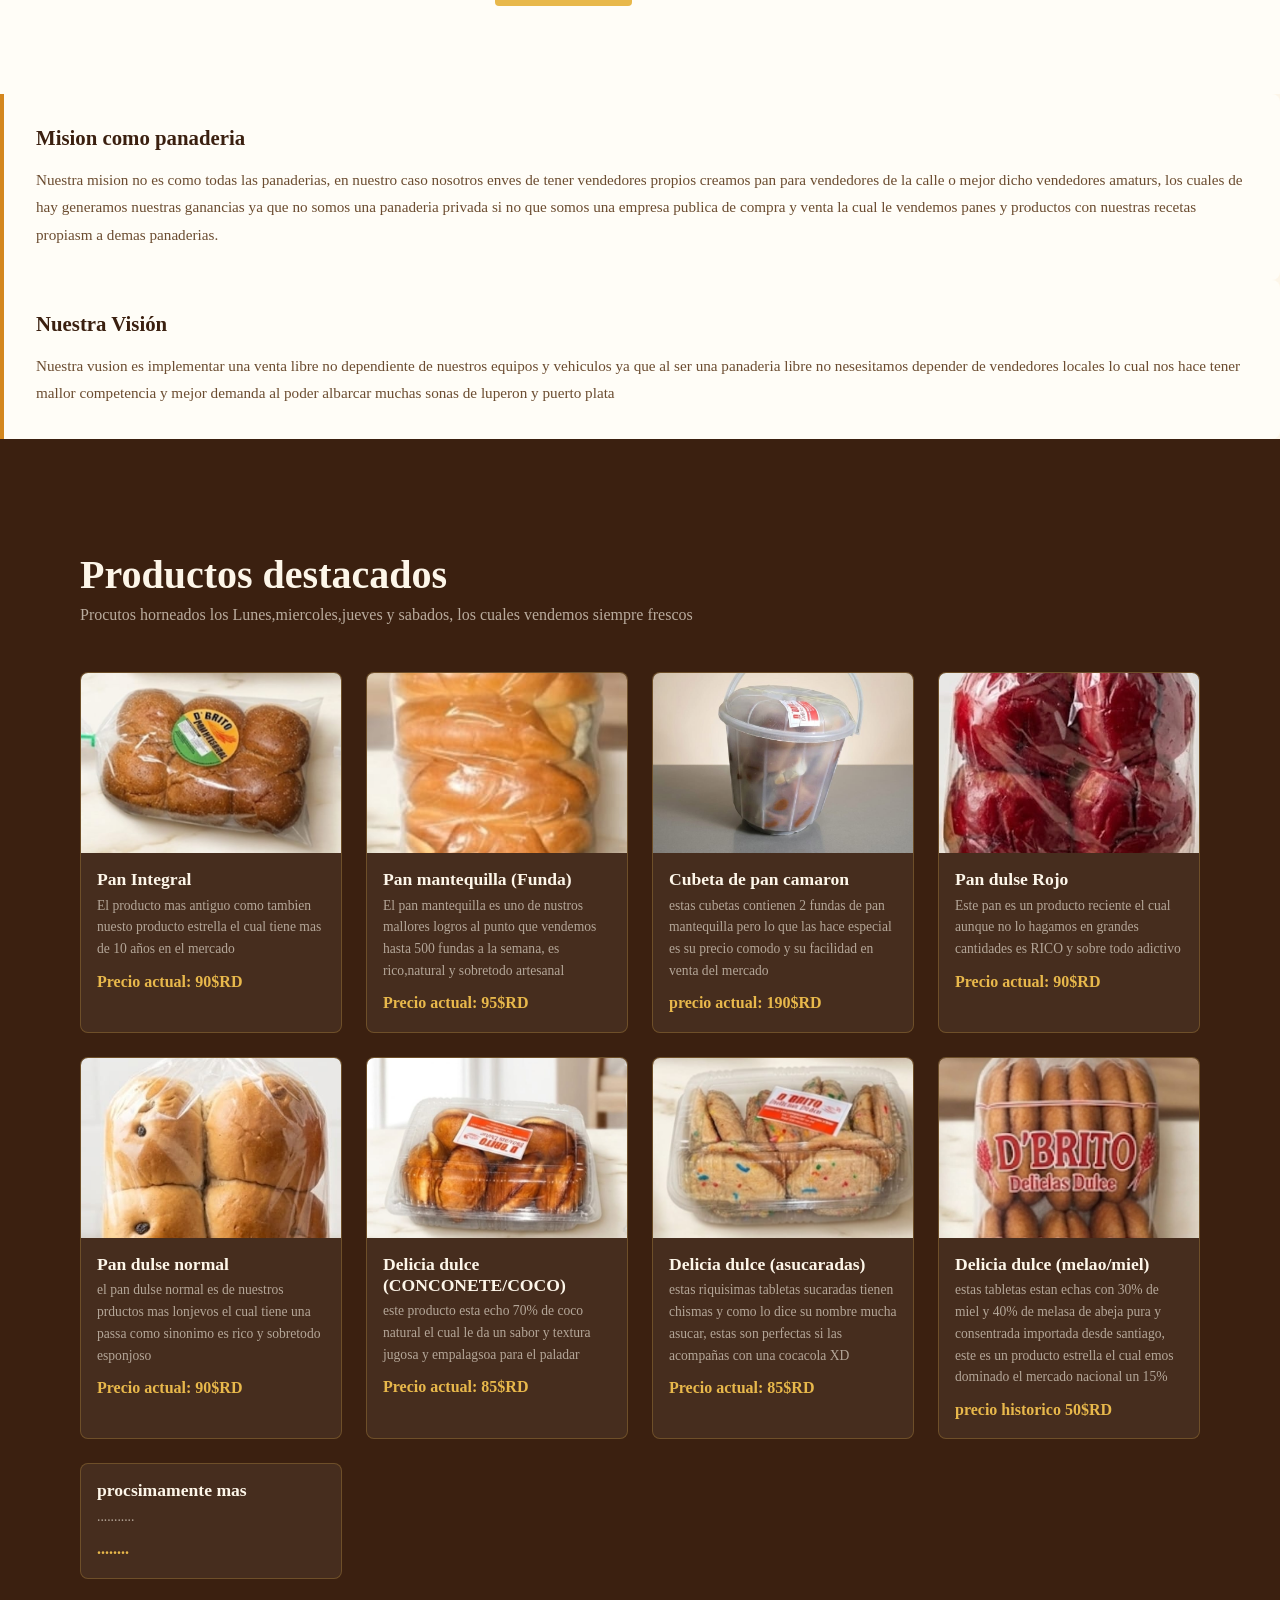
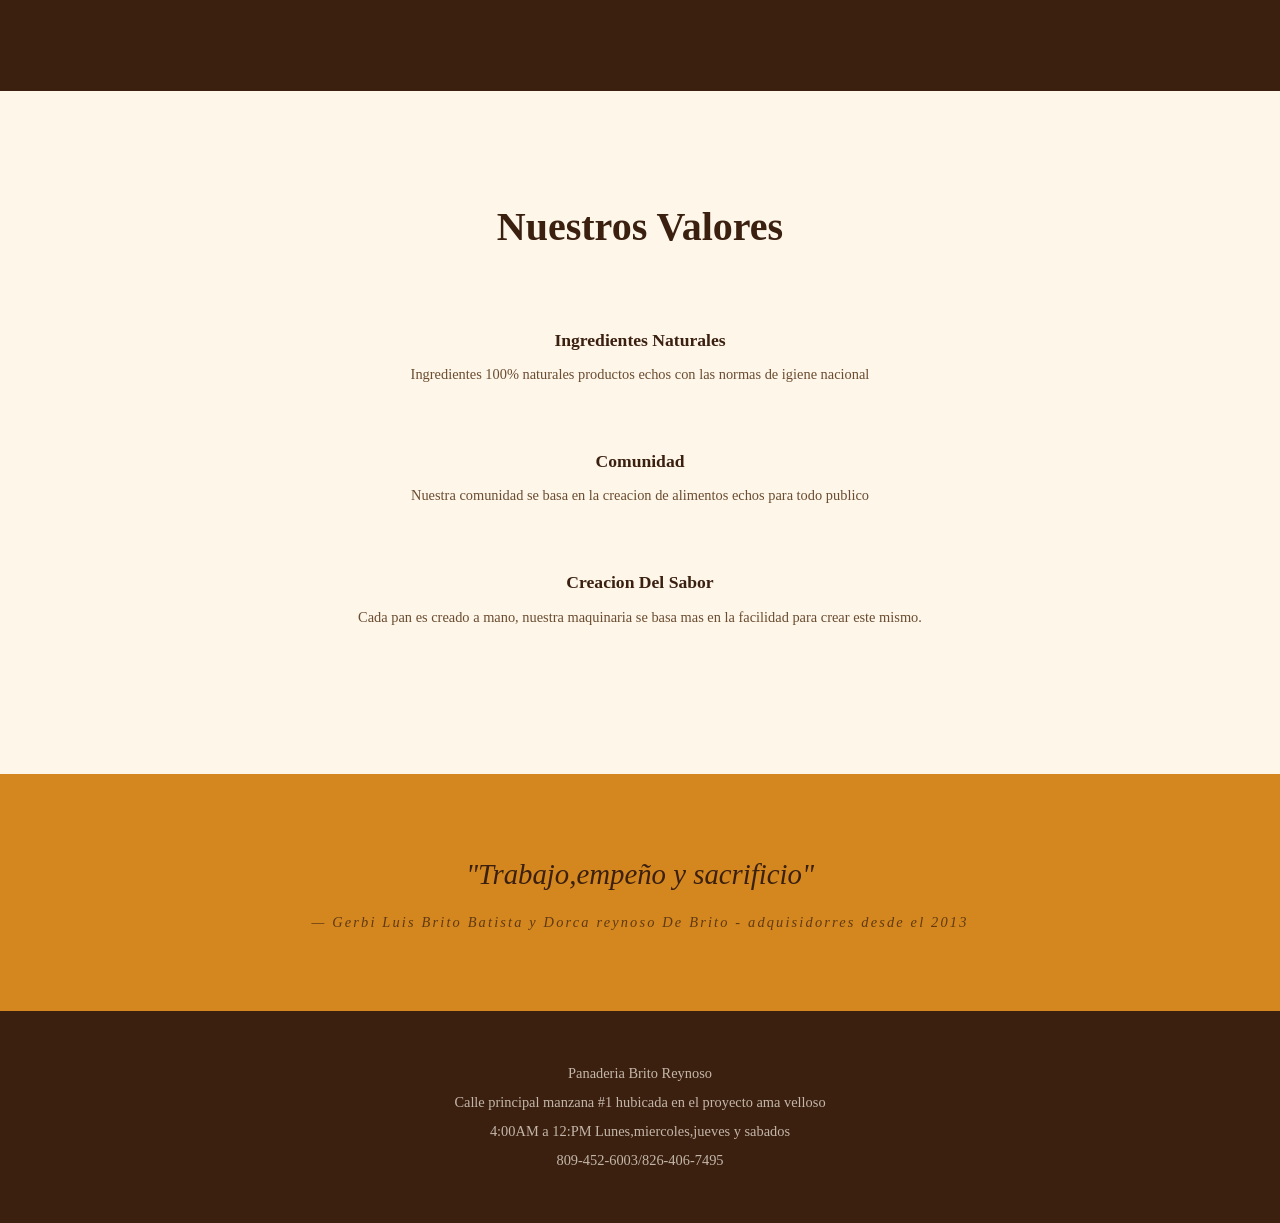
==== commit b61b1bfc: "tercer guardado" ====
--- a/index.html
+++ b/index.html
@@ -12,7 +12,7 @@
     <nav>
       <a href="#nosotros">Nosotros</a>
       <a href="#productos">Productos</a>
-      <a href="#mv">Misión & Visión</a>
+      <a href="#micion-vicion">Misión & Visión</a>
     </nav>
     <link rel="stylesheet" href="styles.css">
     <link rel="stylesheet" href="productos.css">
@@ -121,6 +121,13 @@
       <span>precio historico 50$RD</span>
     </div>
 
+          <div class="producto">
+    
+      <h3>procsimamente mas</h3>
+      <p>...........</p>
+      <span>........</span>
+    </div>
+
     </div>
   </section>
 
--- a/styles.css
+++ b/styles.css
@@ -53,7 +53,7 @@
 }
 
 
-#mv {
+#micion-vicion {
   display: grid;
   grid-template-columns: 1fr 1fr;
   gap: 2rem;
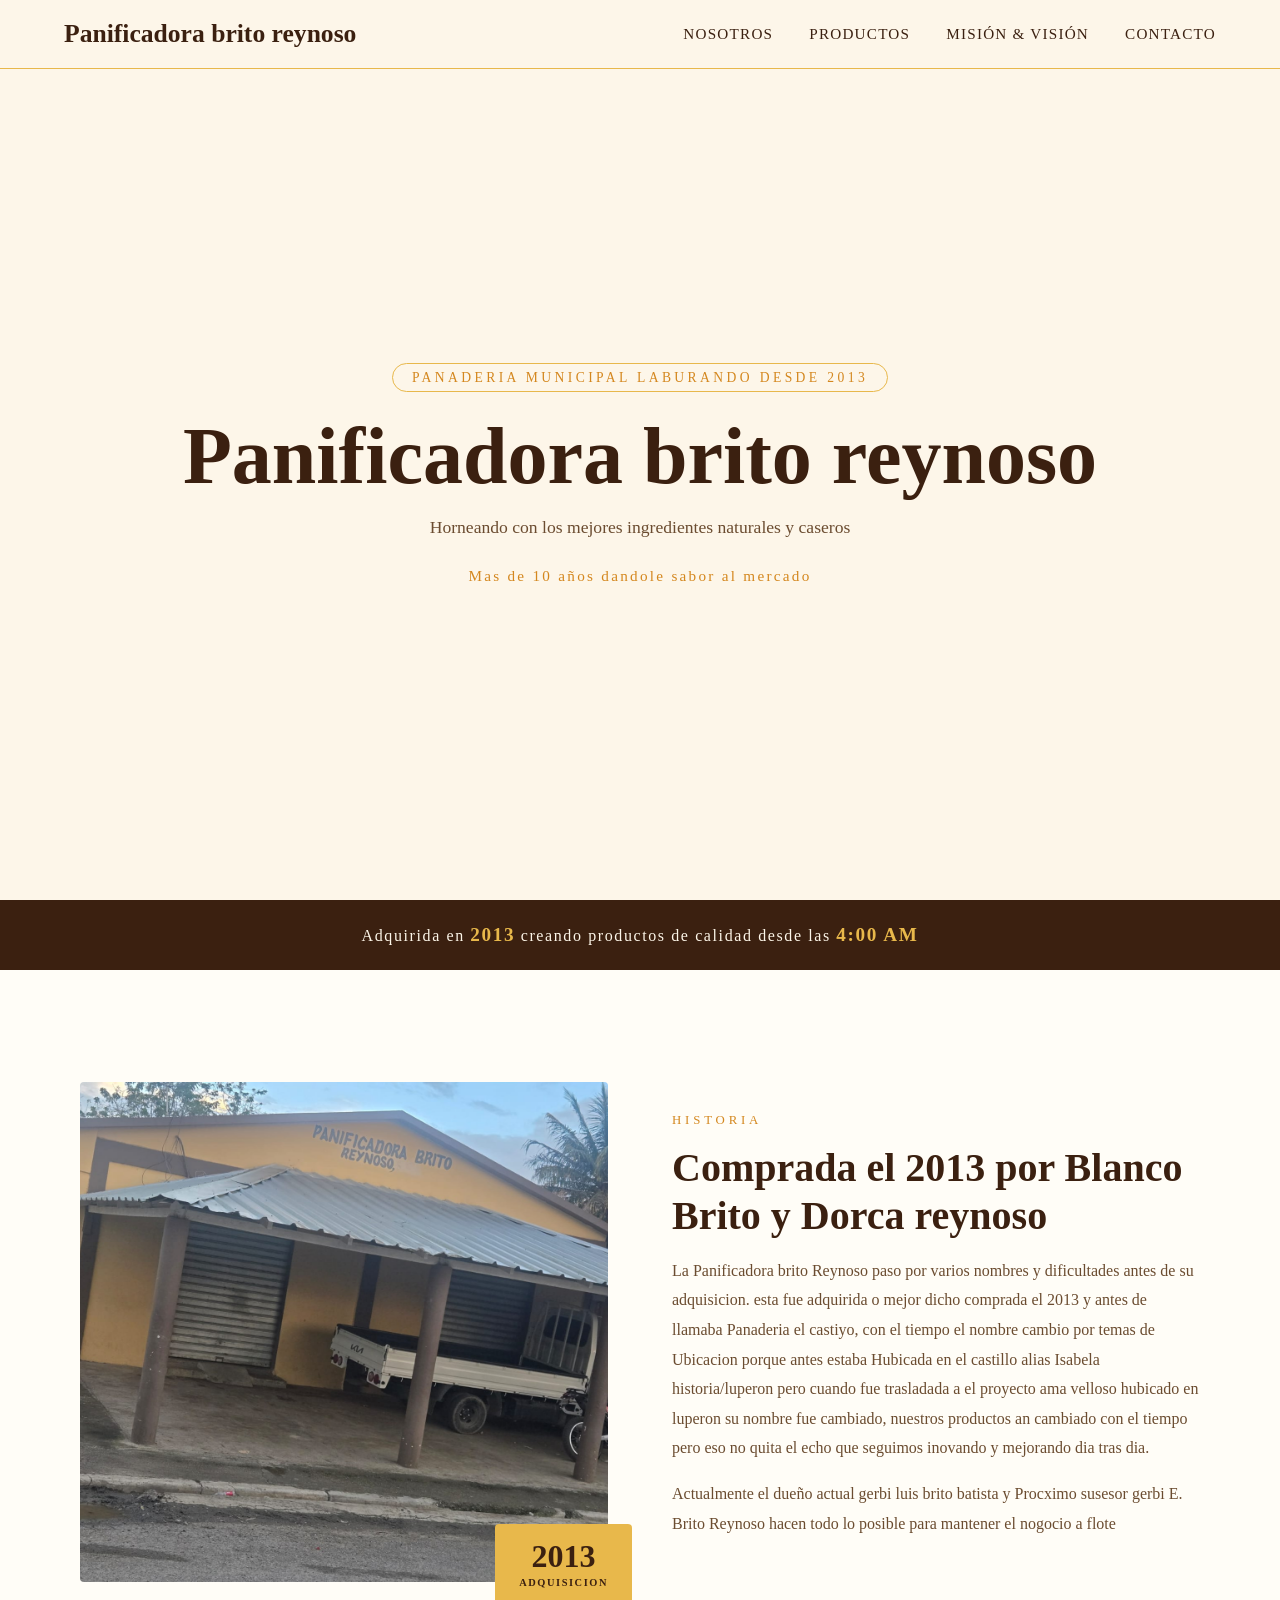
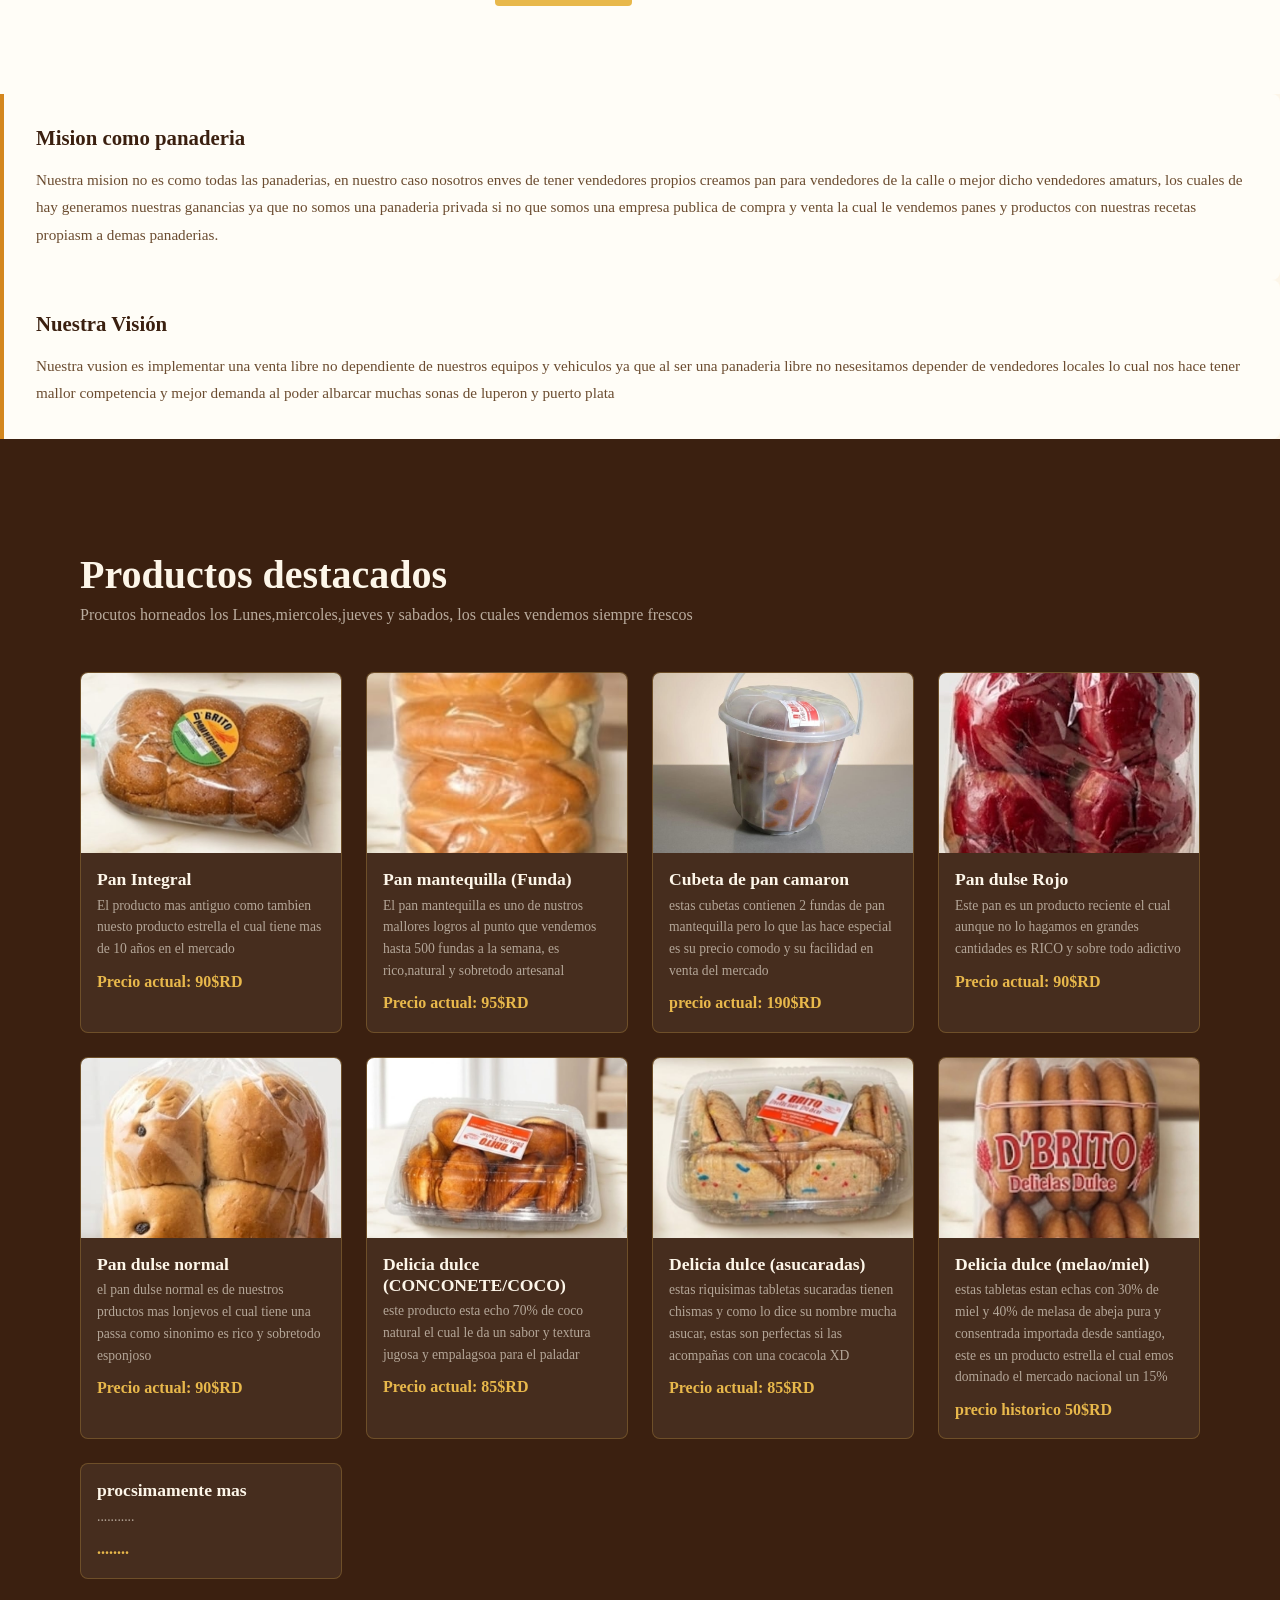
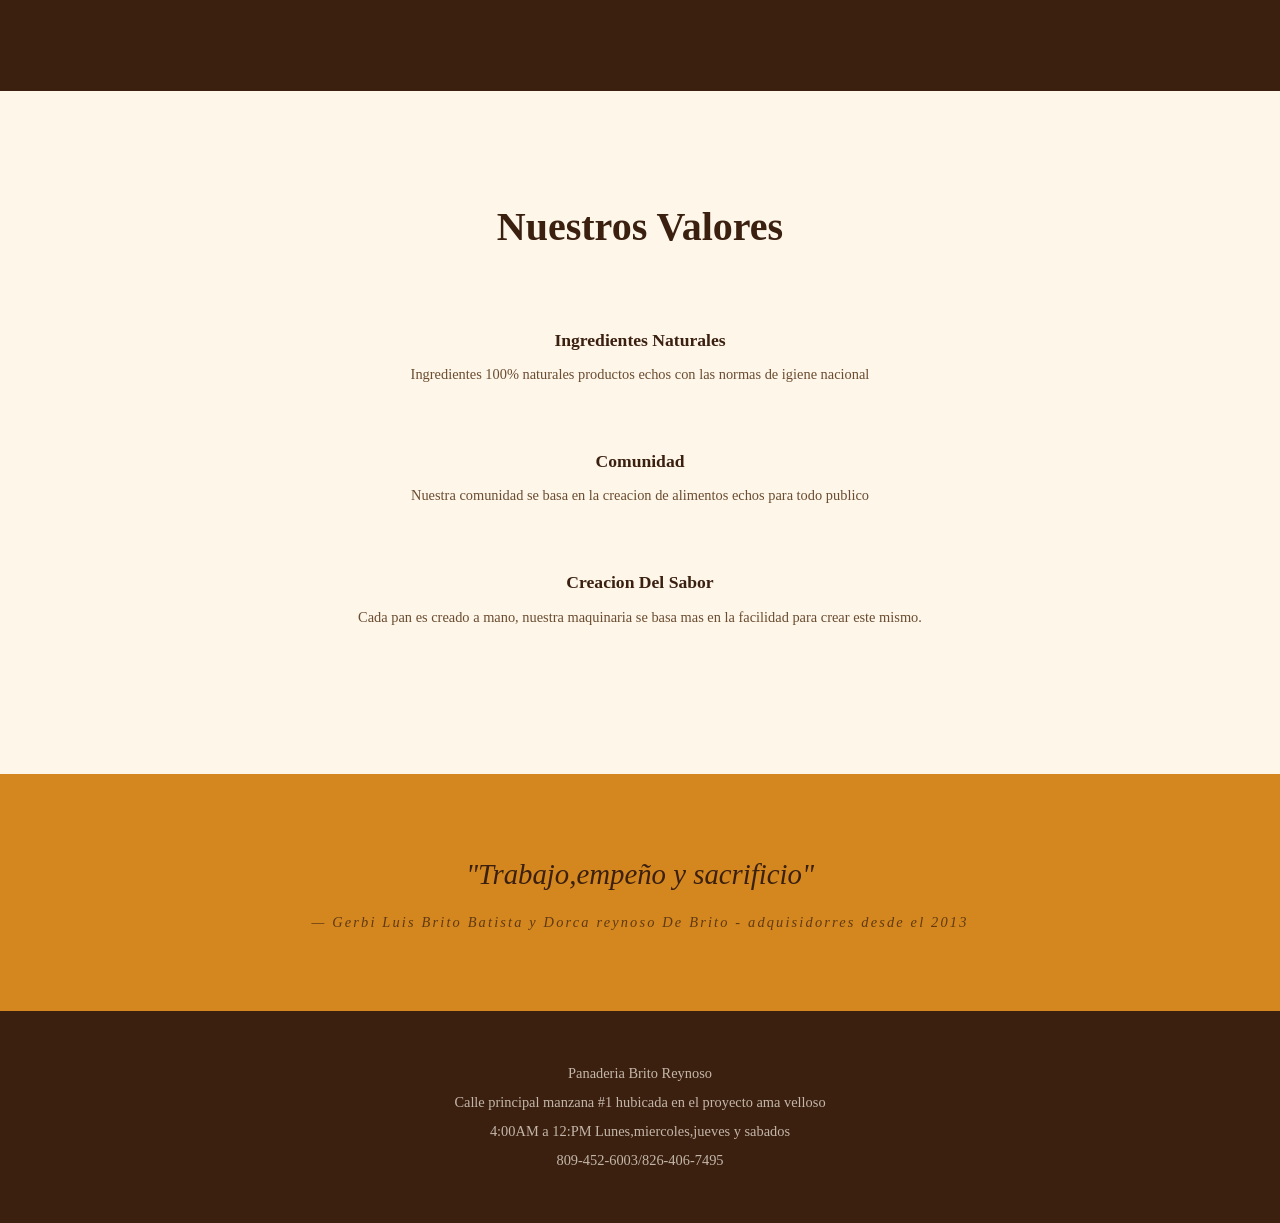
==== commit 0d82607b: "tercer comiit" ====
--- a/index.html
+++ b/index.html
@@ -4,6 +4,7 @@
     <meta charset="UTF-8">
     <meta name="viewport" content="width=device-width, initial-scale=1.0">
     <title>Panaderia Brito reynoso</title>
+
 </head>
 
 <body>
@@ -13,10 +14,12 @@
       <a href="#nosotros">Nosotros</a>
       <a href="#productos">Productos</a>
       <a href="#micion-vicion">Misión & Visión</a>
+      <a href="contactos.html" id="cont">Contacto</a>
     </nav>
     <link rel="stylesheet" href="styles.css">
     <link rel="stylesheet" href="productos.css">
     <link rel="stylesheet" href="inicio.css">
+    
   </header>
 
   <section id="inicio">
--- a/styles.css
+++ b/styles.css
@@ -201,3 +201,45 @@
   }
 }
 
+body {
+  font-family: Georgia, serif;
+  background-color: var(--color-fondo);
+  color: var(--color-texto);
+}
+
+header {
+  position: fixed;
+  top: 0; left: 0; right: 0;
+  z-index: 100;
+  display: flex;
+  justify-content: space-between;
+  align-items: center;
+  padding: 1.2rem 4rem;
+  background-color: rgba(253, 246, 233, 0.95);
+  border-bottom: 1px solid var(--color-dorado);
+}
+
+.logo {
+  font-size: 1.4rem;
+  font-weight: bold;
+  color: var(--color-primario);
+}
+
+nav a {
+  text-decoration: none;
+  color: var(--color-primario);
+  margin-left: 2rem;
+  font-size: 0.9rem;
+  text-transform: uppercase;
+  letter-spacing: 0.08em;
+}
+
+nav a:hover {
+  color: var(--color-secundario);
+}
+
+nav a.activo {
+  color: var(--color-secundario);
+  border-bottom: 2px solid var(--color-secundario);
+  padding-bottom: 2px;
+}
